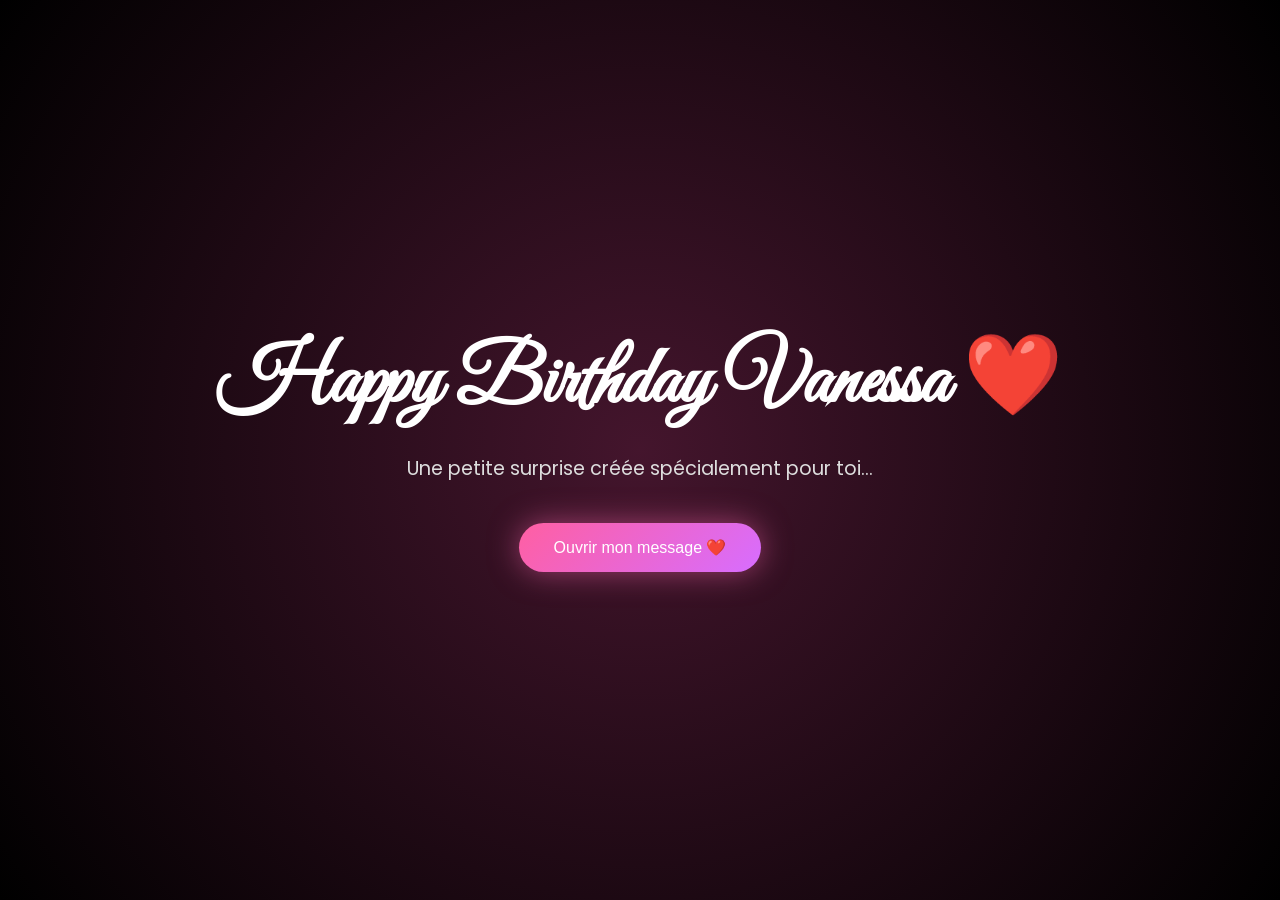
==== index.html @ cffc138e "first commit" ====
<!doctype html>
<html lang="fr">
  <head>
    <meta charset="UTF-8" />
    <meta name="viewport" content="width=device-width, initial-scale=1.0" />
    <title>Happy Birthday Vanessa ❤️</title>

    <!-- Google Fonts -->
    <link
      href="https://fonts.googleapis.com/css2?family=Poppins:wght@300;400;500;600;700&family=Great+Vibes&display=swap"
      rel="stylesheet"
    />

    <!-- CSS -->
    <link rel="stylesheet" href="style.css" />
  </head>
  <body>
    <!-- INTRO CINEMATIQUE -->
    <div class="intro-screen" id="introScreen">
      <div class="intro-overlay"></div>

      <div class="intro-content">
        <h1 class="intro-title">Happy Birthday Vanessa ❤️</h1>

        <p class="intro-subtitle">
          Une petite surprise créée spécialement pour toi...
        </p>

        <button id="openBtn" class="open-btn">Ouvrir mon message ❤️</button>
      </div>
    </div>

    <!-- BACKGROUND -->
    <div class="stars"></div>
    <div class="hearts-container"></div>

    <!-- AUDIO -->
    <audio id="bg-music" loop>
      <source
        src="https://www.soundhelix.com/examples/mp3/SoundHelix-Song-1.mp3"
        type="audio/mpeg"
      />
    </audio>

    <!-- BOUTON MUSIQUE -->
    <button class="music-btn" id="musicBtn">▶</button>

    <!-- CONTENU PRINCIPAL -->
    <main class="main-content hidden" id="mainContent">
      <!-- HERO -->
      <section class="hero">
        <div class="glass-card hero-card">
          <h1 class="main-title">Joyeux Anniversaire Vanessa ❤️</h1>

          <p class="hero-text">
            Cette nuit n’est pas une nuit comme les autres... parce
            qu’aujourd’hui, une personne exceptionnelle fête son anniversaire.
          </p>

          <div class="countdown" id="countdown">
            Le jour spécial de Vanessa est arrivé ❤️
          </div>
        </div>
      </section>

      <!-- MESSAGE -->
      <section class="message-section">
        <div class="glass-card message-card">
          <h2>Un message pour toi ✨</h2>

          <p id="typedText" class="typed-text"></p>

          <div class="quote">
            “Certaines personnes rendent le monde plus beau juste par leur
            présence.”
          </div>
        </div>
      </section>

      <!-- SOUVENIRS -->
      <section class="memories-section">
        <h2 class="section-title">Ce que je pense de toi ❤️</h2>

        <div class="cards-container">
          <div class="memory-card">
            <span>✨</span>
            <p>Ton sourire illumine mes journées.</p>
          </div>

          <div class="memory-card">
            <span>💖</span>
            <p>Tu es une personne exceptionnelle.</p>
          </div>

          <div class="memory-card">
            <span>🌸</span>
            <p>Merci d’exister Vanessa.</p>
          </div>

          <div class="memory-card">
            <span>🎂</span>
            <p>Tu mérites le meilleur aujourd’hui et toujours.</p>
          </div>

          <div class="memory-card">
            <span>🌙</span>
            <p>Ta présence apporte quelque chose d’unique.</p>
          </div>

          <div class="memory-card">
            <span>❤️</span>
            <p>Cette journée est aussi spéciale que toi.</p>
          </div>
        </div>
      </section>

      <!-- GATEAU -->
      <section class="cake-section">
        <div class="cake">
          <div class="candle">
            <div class="flame"></div>
          </div>
        </div>
      </section>

      <!-- FINAL -->
      <section class="final-section">
        <div class="glass-card final-card">
          <h2>Joyeux anniversaire Vanessa ❤️</h2>

          <p>
            Que cette journée soit remplie de bonheur, de sourires, de douceur
            et d’amour.
          </p>

          <p>
            Tu es une personne précieuse, et tu mérites sincèrement tout ce
            qu’il y a de beau dans ce monde.
          </p>

          <h3>Que cette nouvelle année de ta vie soit magnifique ✨</h3>

          <div class="signature">— Avec toute mon affection ❤️</div>
        </div>
      </section>
    </main>

    <!-- CONFETTIS -->
    <canvas id="confettiCanvas"></canvas>

    <!-- JS -->
    <script src="script.js"></script>
  </body>
</html>
---- style.css ----
* {
  margin: 0;
  padding: 0;
  box-sizing: border-box;
}

body {
  font-family: "Poppins", sans-serif;
  background: linear-gradient(135deg, #090014, #140022, #24003d);
  overflow-x: hidden;
  color: white;
}

/* =========================
BACKGROUND
========================= */

.stars {
  position: fixed;
  width: 100%;
  height: 100%;
  background: url("https://www.transparenttextures.com/patterns/stardust.png");
  opacity: 0.4;
  z-index: -3;
  animation: moveStars 60s linear infinite;
}

@keyframes moveStars {
  from {
    transform: translateY(0);
  }
  to {
    transform: translateY(-1000px);
  }
}

/* =========================
INTRO
========================= */

.intro-screen {
  position: fixed;
  inset: 0;
  background: black;
  display: flex;
  align-items: center;
  justify-content: center;
  z-index: 1000;
  overflow: hidden;
}

.intro-overlay {
  position: absolute;
  inset: 0;
  background: radial-gradient(circle, #ff4fa844, #000000);
  animation: pulse 4s infinite;
}

@keyframes pulse {
  0% {
    transform: scale(1);
  }
  50% {
    transform: scale(1.2);
  }
  100% {
    transform: scale(1);
  }
}

.intro-content {
  text-align: center;
  z-index: 2;
  padding: 20px;
}

.intro-title {
  font-family: "Great Vibes", cursive;
  font-size: 5rem;
  color: #fff;
  animation: fadeIn 3s ease;
}

.intro-subtitle {
  margin-top: 20px;
  font-size: 1.2rem;
  color: #ddd;
  animation: fadeIn 4s ease;
}

.open-btn {
  margin-top: 40px;
  padding: 15px 35px;
  border: none;
  border-radius: 40px;
  background: linear-gradient(135deg, #ff5fa2, #d76dff);
  color: white;
  font-size: 1rem;
  cursor: pointer;
  transition: 0.4s;
  box-shadow: 0 0 30px rgba(255, 105, 180, 0.5);
}

.open-btn:hover {
  transform: translateY(-5px) scale(1.05);
}

@keyframes fadeIn {
  from {
    opacity: 0;
    transform: translateY(40px);
  }
  to {
    opacity: 1;
    transform: translateY(0);
  }
}

/* =========================
MAIN
========================= */

.hidden {
  display: none;
}

.main-content {
  position: relative;
  z-index: 2;
}

.hero {
  min-height: 100vh;
  display: flex;
  align-items: center;
  justify-content: center;
  padding: 40px;
}

.glass-card {
  background: rgba(255, 255, 255, 0.08);
  border: 1px solid rgba(255, 255, 255, 0.15);
  backdrop-filter: blur(15px);
  border-radius: 25px;
  box-shadow: 0 8px 30px rgba(0, 0, 0, 0.3);
}

.hero-card {
  max-width: 850px;
  padding: 60px;
  text-align: center;
}

.main-title {
  font-family: "Great Vibes", cursive;
  font-size: 5rem;
  margin-bottom: 20px;
  color: #fff;
}

.hero-text {
  font-size: 1.2rem;
  color: #f5f5f5;
  line-height: 1.8;
}

.countdown {
  margin-top: 35px;
  font-size: 1.3rem;
  color: #ffd6f2;
  animation: glow 2s infinite;
}

@keyframes glow {
  0% {
    text-shadow: 0 0 10px #ff69b4;
  }
  50% {
    text-shadow: 0 0 25px #ff69b4;
  }
  100% {
    text-shadow: 0 0 10px #ff69b4;
  }
}

/* =========================
MESSAGE
========================= */

.message-section {
  padding: 100px 20px;
  display: flex;
  justify-content: center;
}

.message-card {
  max-width: 900px;
  padding: 50px;
}

.message-card h2 {
  margin-bottom: 30px;
  font-size: 2.5rem;
}

.typed-text {
  line-height: 2;
  font-size: 1.1rem;
  color: #f1f1f1;
  min-height: 250px;
}

.quote {
  margin-top: 40px;
  font-style: italic;
  color: #ffd5ec;
}

/* =========================
CARDS
========================= */

.memories-section {
  padding: 80px 20px;
}

.section-title {
  text-align: center;
  font-size: 3rem;
  margin-bottom: 60px;
}

.cards-container {
  display: grid;
  grid-template-columns: repeat(auto-fit, minmax(250px, 1fr));
  gap: 25px;
}

.memory-card {
  background: rgba(255, 255, 255, 0.07);
  border: 1px solid rgba(255, 255, 255, 0.1);
  padding: 35px;
  border-radius: 25px;
  text-align: center;
  transition: 0.4s;
  backdrop-filter: blur(10px);
}

.memory-card:hover {
  transform: translateY(-10px) scale(1.03);
  box-shadow: 0 0 25px rgba(255, 105, 180, 0.4);
}

.memory-card span {
  font-size: 2rem;
}

.memory-card p {
  margin-top: 20px;
  line-height: 1.8;
}

/* =========================
CAKE
========================= */

.cake-section {
  display: flex;
  justify-content: center;
  padding: 80px 20px;
}

.cake {
  width: 220px;
  height: 120px;
  background: #ff8fc7;
  border-radius: 20px;
  position: relative;
  box-shadow: 0 10px 30px rgba(0, 0, 0, 0.3);
}

.cake::before {
  content: "";
  position: absolute;
  width: 220px;
  height: 30px;
  background: #fff;
  top: 35px;
}

.candle {
  position: absolute;
  width: 14px;
  height: 60px;
  background: white;
  left: 50%;
  transform: translateX(-50%);
  top: -60px;
}

.flame {
  width: 18px;
  height: 18px;
  background: gold;
  border-radius: 50%;
  position: absolute;
  top: -15px;
  left: 50%;
  transform: translateX(-50%);
  animation: flicker 1s infinite;
}

@keyframes flicker {
  0% {
    transform: translateX(-50%) scale(1);
  }
  50% {
    transform: translateX(-50%) scale(1.2);
  }
  100% {
    transform: translateX(-50%) scale(1);
  }
}

/* =========================
FINAL
========================= */

.final-section {
  padding: 120px 20px;
  display: flex;
  justify-content: center;
}

.final-card {
  max-width: 850px;
  text-align: center;
  padding: 60px;
}

.final-card h2 {
  font-family: "Great Vibes", cursive;
  font-size: 4rem;
  margin-bottom: 30px;
}

.final-card p {
  line-height: 2;
  margin-bottom: 20px;
}

.final-card h3 {
  margin-top: 30px;
  color: #ffd9ec;
}

.signature {
  margin-top: 50px;
  font-family: "Great Vibes", cursive;
  font-size: 2.5rem;
  color: #fff;
}

/* =========================
MUSIC BUTTON
========================= */

.music-btn {
  position: fixed;
  right: 20px;
  bottom: 20px;
  width: 60px;
  height: 60px;
  border: none;
  border-radius: 50%;
  background: linear-gradient(135deg, #ff5fa2, #b56dff);
  color: white;
  font-size: 1.3rem;
  cursor: pointer;
  z-index: 100;
  box-shadow: 0 0 20px rgba(255, 105, 180, 0.5);
}

/* =========================
HEARTS
========================= */

.heart {
  position: fixed;
  color: #ff6fa5;
  animation: floatHeart linear forwards;
  pointer-events: none;
}

@keyframes floatHeart {
  from {
    transform: translateY(0) scale(1);
    opacity: 1;
  }
  to {
    transform: translateY(-100vh) scale(0.5);
    opacity: 0;
  }
}

/* =========================
RESPONSIVE
========================= */

@media (max-width: 768px) {
  .intro-title {
    font-size: 3rem;
  }

  .main-title {
    font-size: 3rem;
  }

  .hero-card,
  .message-card,
  .final-card {
    padding: 30px;
  }

  .section-title {
    font-size: 2rem;
  }

  .final-card h2 {
    font-size: 3rem;
  }
}
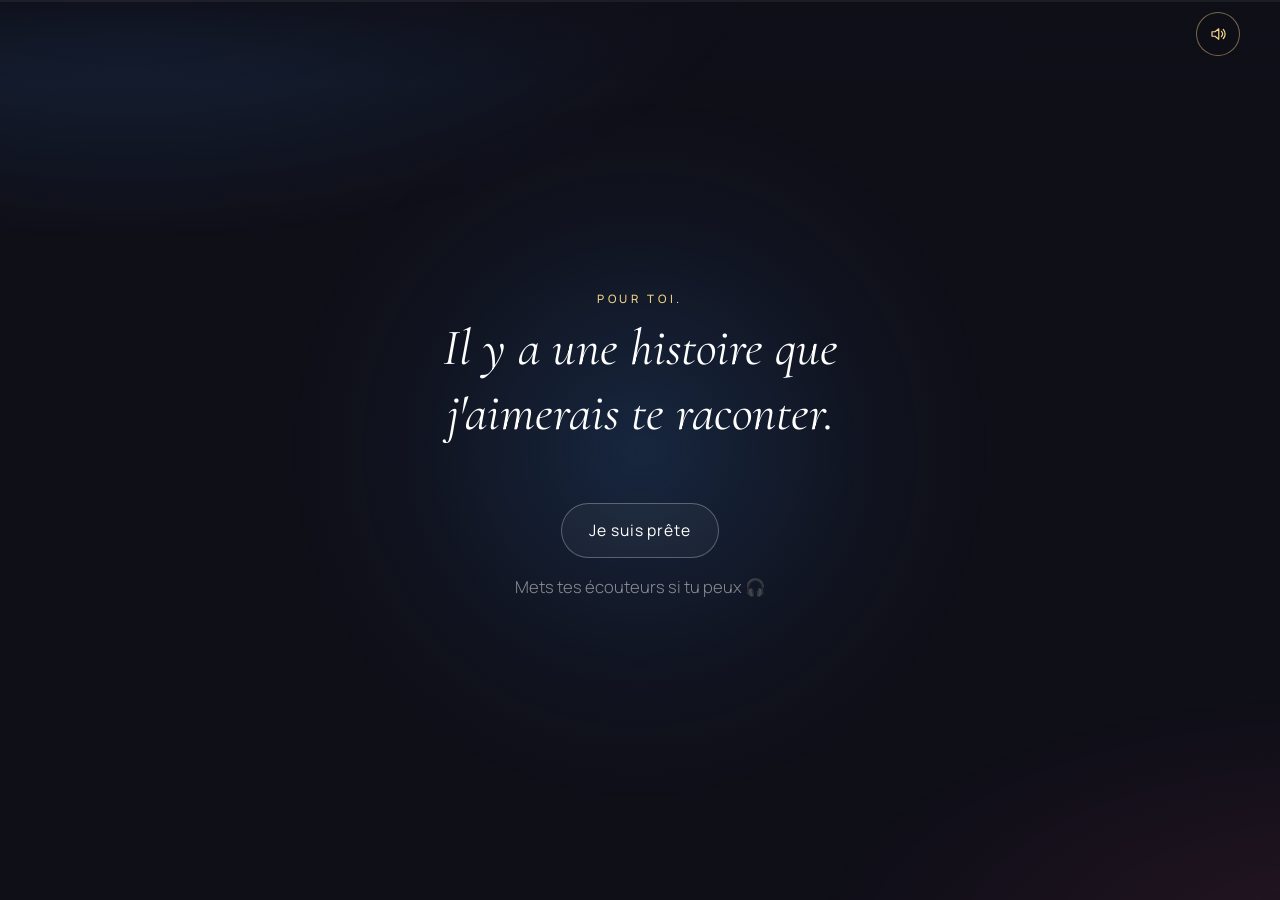
==== commit 5726adb9: "suprise 1" ====
--- a/index.html
+++ b/index.html
@@ -1,154 +1,54 @@
 <!doctype html>
 <html lang="fr">
-  <head>
-    <meta charset="UTF-8" />
-    <meta name="viewport" content="width=device-width, initial-scale=1.0" />
-    <title>Happy Birthday Vanessa ❤️</title>
+<head>
+    <meta charset="utf-8">
+    <meta name="viewport" content="width=device-width, initial-scale=1, viewport-fit=cover">
+    <meta name="theme-color" content="#0F0F18">
+    <meta name="robots" content="noindex, nofollow">
+    <link rel="icon" href="data:image/svg+xml,%3Csvg xmlns=%27http://www.w3.org/2000/svg%27 viewBox=%270 0 100 100%27%3E%3Ctext y=%27.9em%27 font-size=%2790%27%3E%F0%9F%92%99%3C/text%3E%3C/svg%3E">
+    <title>Notre histoire</title>
+    <link rel="preconnect" href="https://fonts.googleapis.com">
+    <link rel="preconnect" href="https://fonts.gstatic.com" crossorigin>
+    <link rel="stylesheet" href="https://fonts.googleapis.com/css2?family=Cormorant+Garamond:ital,wght@0,400;0,500;1,400;1,500&family=Manrope:wght@300;400;500&display=swap">
+    <link rel="stylesheet" href="css/style.css">
+    <link rel="stylesheet" href="css/animations.css">
+    <link rel="stylesheet" href="css/accueil.css">
+    <script>document.documentElement.classList.add("js");</script>
+</head>
+<body data-page="accueil" data-music="anonyme">
+    <div class="voile" aria-hidden="true"></div>
 
-    <!-- Google Fonts -->
-    <link
-      href="https://fonts.googleapis.com/css2?family=Poppins:wght@300;400;500;600;700&family=Great+Vibes&display=swap"
-      rel="stylesheet"
-    />
+    <main>
+        <section class="scene accueil" data-particules="16">
+            <div class="accueil__halo" aria-hidden="true"></div>
 
-    <!-- CSS -->
-    <link rel="stylesheet" href="style.css" />
-  </head>
-  <body>
-    <!-- INTRO CINEMATIQUE -->
-    <div class="intro-screen" id="introScreen">
-      <div class="intro-overlay"></div>
+            <!-- Écran 1 : l'invitation -->
+            <div class="contenu accueil__seuil" id="seuil">
+                <p class="chapitre reveal">Pour <span data-prenom>toi</span>.</p>
+                <p class="grand reveal" style="--d:.5s">Il y a une histoire que j'aimerais te raconter.</p>
+                <div class="suite reveal" style="--d:1.2s">
+                    <button class="btn" type="button" id="ouvrir">Je suis prête</button>
+                    <p class="discret">Mets tes écouteurs si tu peux&nbsp;🎧</p>
+                </div>
+            </div>
 
-      <div class="intro-content">
-        <h1 class="intro-title">Happy Birthday Vanessa ❤️</h1>
-
-        <p class="intro-subtitle">
-          Une petite surprise créée spécialement pour toi...
-        </p>
-
-        <button id="openBtn" class="open-btn">Ouvrir mon message ❤️</button>
-      </div>
-    </div>
-
-    <!-- BACKGROUND -->
-    <div class="stars"></div>
-    <div class="hearts-container"></div>
-
-    <!-- AUDIO -->
-    <audio id="bg-music" loop>
-      <source
-        src="https://www.soundhelix.com/examples/mp3/SoundHelix-Song-1.mp3"
-        type="audio/mpeg"
-      />
-    </audio>
-
-    <!-- BOUTON MUSIQUE -->
-    <button class="music-btn" id="musicBtn">▶</button>
-
-    <!-- CONTENU PRINCIPAL -->
-    <main class="main-content hidden" id="mainContent">
-      <!-- HERO -->
-      <section class="hero">
-        <div class="glass-card hero-card">
-          <h1 class="main-title">Joyeux Anniversaire Vanessa ❤️</h1>
-
-          <p class="hero-text">
-            Cette nuit n’est pas une nuit comme les autres... parce
-            qu’aujourd’hui, une personne exceptionnelle fête son anniversaire.
-          </p>
-
-          <div class="countdown" id="countdown">
-            Le jour spécial de Vanessa est arrivé ❤️
-          </div>
-        </div>
-      </section>
-
-      <!-- MESSAGE -->
-      <section class="message-section">
-        <div class="glass-card message-card">
-          <h2>Un message pour toi ✨</h2>
-
-          <p id="typedText" class="typed-text"></p>
-
-          <div class="quote">
-            “Certaines personnes rendent le monde plus beau juste par leur
-            présence.”
-          </div>
-        </div>
-      </section>
-
-      <!-- SOUVENIRS -->
-      <section class="memories-section">
-        <h2 class="section-title">Ce que je pense de toi ❤️</h2>
-
-        <div class="cards-container">
-          <div class="memory-card">
-            <span>✨</span>
-            <p>Ton sourire illumine mes journées.</p>
-          </div>
-
-          <div class="memory-card">
-            <span>💖</span>
-            <p>Tu es une personne exceptionnelle.</p>
-          </div>
-
-          <div class="memory-card">
-            <span>🌸</span>
-            <p>Merci d’exister Vanessa.</p>
-          </div>
-
-          <div class="memory-card">
-            <span>🎂</span>
-            <p>Tu mérites le meilleur aujourd’hui et toujours.</p>
-          </div>
-
-          <div class="memory-card">
-            <span>🌙</span>
-            <p>Ta présence apporte quelque chose d’unique.</p>
-          </div>
-
-          <div class="memory-card">
-            <span>❤️</span>
-            <p>Cette journée est aussi spéciale que toi.</p>
-          </div>
-        </div>
-      </section>
-
-      <!-- GATEAU -->
-      <section class="cake-section">
-        <div class="cake">
-          <div class="candle">
-            <div class="flame"></div>
-          </div>
-        </div>
-      </section>
-
-      <!-- FINAL -->
-      <section class="final-section">
-        <div class="glass-card final-card">
-          <h2>Joyeux anniversaire Vanessa ❤️</h2>
-
-          <p>
-            Que cette journée soit remplie de bonheur, de sourires, de douceur
-            et d’amour.
-          </p>
-
-          <p>
-            Tu es une personne précieuse, et tu mérites sincèrement tout ce
-            qu’il y a de beau dans ce monde.
-          </p>
-
-          <h3>Que cette nouvelle année de ta vie soit magnifique ✨</h3>
-
-          <div class="signature">— Avec toute mon affection ❤️</div>
-        </div>
-      </section>
+            <!-- Écran 2 : apparaît après « Je suis prête » -->
+            <div class="contenu lignes accueil__recit" id="recit" hidden>
+                <p class="grand reveal" data-manuel data-pause="2200">Ce n'est pas une histoire inventée.</p>
+                <p class="doux reveal" data-manuel data-pause="2400">C'est la nôtre.<br>Enfin… surtout la façon dont je l'ai vécue, de mon côté.</p>
+                <p class="doux reveal" data-manuel data-pause="1800">Prends ton temps.<br>Il n'y a rien à faire, à part lire.</p>
+                <div class="suite reveal" data-manuel>
+                    <a class="btn btn--plein" href="histoire.html">Commencer <span class="btn__fleche" aria-hidden="true">→</span></a>
+                </div>
+            </div>
+        </section>
     </main>
 
-    <!-- CONFETTIS -->
-    <canvas id="confettiCanvas"></canvas>
-
-    <!-- JS -->
-    <script src="script.js"></script>
-  </body>
+    <script src="js/config.js" defer></script>
+    <script src="js/animations.js" defer></script>
+    <script src="js/audio.js" defer></script>
+    <script src="js/navigation.js" defer></script>
+    <script src="js/main.js" defer></script>
+    <script src="js/accueil.js" defer></script>
+</body>
 </html>
--- a/css/style.css
+++ b/css/style.css
@@ -0,0 +1,400 @@
+/* ==========================================================================
+   STYLE COMMUN — palette, typographie, mise en page, boutons, barre.
+   Pour changer les couleurs du site entier : modifie les variables :root.
+   ========================================================================== */
+
+:root {
+    /* Palette */
+    --nuit: #0F0F18;
+    --blanc: #FFFFFF;
+    --rose: #FF4F81;
+    --rose-doux: #FFB6C9;
+    --or: #F5D58A;
+    --bleu: #1E3A5F;
+    --bleu-clair: #9CC3EE;            /* version lisible du bleu pour du texte sur fond sombre */
+
+    --texte-doux: rgba(255, 255, 255, 0.72);
+    --texte-discret: rgba(255, 255, 255, 0.5);
+    --trait: rgba(255, 255, 255, 0.14);
+
+    /* Typographie */
+    --police-titre: "Cormorant Garamond", "Cormorant", Georgia, "Times New Roman", serif;
+    --police-texte: "Manrope", system-ui, -apple-system, "Segoe UI", Roboto, sans-serif;
+
+    /* Rythme */
+    --gouttiere: clamp(16px, 6vw, 40px);
+    --largeur-texte: 34rem;
+    --ease: cubic-bezier(0.22, 0.61, 0.36, 1);
+    --duree-reveal: 1.1s;
+}
+
+*,
+*::before,
+*::after { box-sizing: border-box; }
+
+html {
+    background: var(--nuit);
+    -webkit-text-size-adjust: 100%;
+    text-size-adjust: 100%;
+    overflow-x: hidden;
+}
+
+body {
+    margin: 0;
+    min-height: 100vh;
+    color: var(--blanc);
+    font-family: var(--police-texte);
+    font-weight: 300;
+    font-size: clamp(1.02rem, 0.96rem + 0.35vw, 1.15rem);
+    line-height: 1.75;
+    overflow-x: hidden;
+    -webkit-font-smoothing: antialiased;
+    -webkit-tap-highlight-color: transparent;
+}
+
+/* Lueurs d'ambiance (bleu discret en haut, rose très léger en bas). */
+body::before {
+    content: "";
+    position: fixed;
+    inset: 0;
+    z-index: -1;
+    pointer-events: none;
+    background:
+        radial-gradient(70% 45% at 10% -5%, rgba(30, 58, 95, 0.55), transparent 70%),
+        radial-gradient(60% 40% at 105% 105%, rgba(255, 79, 129, 0.09), transparent 70%);
+}
+
+img, video, svg { max-width: 100%; }
+img, video { display: block; }
+
+p { margin: 0 0 1.1em; }
+strong { font-weight: 500; }
+
+a { color: var(--rose-doux); }
+
+h1, h2, h3 {
+    font-family: var(--police-titre);
+    font-weight: 500;
+    line-height: 1.12;
+    margin: 0.3em 0 0.6em;
+    letter-spacing: 0.005em;
+    text-wrap: balance;
+}
+h1 { font-size: clamp(2.4rem, 9vw, 4.4rem); }
+h2 { font-size: clamp(2rem, 7.5vw, 3.2rem); }
+h3 { font-size: clamp(1.4rem, 5vw, 1.9rem); }
+
+/* --------------------------------------------------------------------------
+   Scènes : chaque « plan » du film occupe au moins un écran.
+   -------------------------------------------------------------------------- */
+.scene {
+    position: relative;
+    min-height: 100vh;
+    min-height: 100svh;
+    display: flex;
+    flex-direction: column;
+    justify-content: center;
+    align-items: center;
+    padding: 5.5rem var(--gouttiere);
+    text-align: center;
+}
+.scene--libre { min-height: auto; padding-block: 4.5rem; }
+
+.contenu {
+    width: 100%;
+    max-width: var(--largeur-texte);
+    margin-inline: auto;
+}
+
+.chapitre {
+    display: inline-block;
+    font-size: 0.72rem;
+    font-weight: 500;
+    letter-spacing: 0.32em;
+    text-transform: uppercase;
+    color: var(--or);
+    opacity: 0.85;
+    margin-bottom: 0.4rem;
+}
+
+.grand {
+    font-family: var(--police-titre);
+    font-style: italic;
+    font-weight: 400;
+    font-size: clamp(1.75rem, 6.6vw, 2.7rem);
+    line-height: 1.28;
+    text-wrap: balance;
+}
+.enorme {
+    font-family: var(--police-titre);
+    font-weight: 500;
+    font-size: clamp(3rem, 15vw, 6rem);
+    line-height: 1.05;
+    margin: 0.2em 0;
+}
+.doux { color: var(--texte-doux); }
+.discret { color: var(--texte-discret); font-size: 0.9em; }
+.rose { color: var(--rose-doux); }
+.or { color: var(--or); }
+.bleu { color: var(--bleu-clair); }
+
+/* Lignes qui apparaissent l'une après l'autre. */
+.lignes > * { margin-bottom: 0.9em; }
+.lignes > .grand { margin-block: 0.8em; }
+
+.separateur {
+    width: 2.5rem;
+    height: 1px;
+    margin: 2.5rem auto;
+    border: 0;
+    background: linear-gradient(90deg, transparent, var(--or), transparent);
+    opacity: 0.6;
+}
+
+/* Photo discrète dans le récit */
+.souvenir {
+    margin: 2.5rem auto 0;
+    max-width: 18rem;
+}
+.souvenir img {
+    width: 100%;
+    height: auto;
+    border-radius: 14px;
+    filter: saturate(0.9);
+    box-shadow: 0 20px 50px -20px rgba(0, 0, 0, 0.8);
+}
+.souvenir figcaption {
+    margin-top: 0.8rem;
+    font-family: var(--police-titre);
+    font-style: italic;
+    color: var(--texte-doux);
+}
+
+/* --------------------------------------------------------------------------
+   Boutons
+   -------------------------------------------------------------------------- */
+.btn {
+    display: inline-flex;
+    align-items: center;
+    justify-content: center;
+    gap: 0.6em;
+    min-height: 48px;
+    min-width: 48px;
+    padding: 0.8rem 1.7rem;
+    border: 1px solid rgba(255, 255, 255, 0.28);
+    border-radius: 999px;
+    background: rgba(255, 255, 255, 0.04);
+    color: var(--blanc);
+    font: inherit;
+    font-weight: 400;
+    font-size: 0.98rem;
+    letter-spacing: 0.06em;
+    text-decoration: none;
+    cursor: pointer;
+    touch-action: manipulation;
+    user-select: none;
+    -webkit-user-select: none;
+    transition: background 0.4s var(--ease), border-color 0.4s var(--ease), transform 0.4s var(--ease), opacity 0.4s var(--ease);
+}
+.btn:hover { border-color: var(--rose-doux); background: rgba(255, 79, 129, 0.08); }
+.btn:active { transform: scale(0.97); }
+.btn[disabled] { opacity: 0.45; cursor: default; }
+
+.btn--plein {
+    background: var(--rose);
+    border-color: var(--rose);
+    font-weight: 500;
+    box-shadow: 0 10px 40px -12px rgba(255, 79, 129, 0.7);
+}
+.btn--plein:hover { background: #ff6a95; border-color: #ff6a95; }
+
+.btn__fleche { transition: transform 0.4s var(--ease); }
+.btn:hover .btn__fleche { transform: translateX(4px); }
+
+:focus-visible {
+    outline: 2px solid var(--or);
+    outline-offset: 4px;
+    border-radius: 6px;
+}
+.btn:focus-visible { border-radius: 999px; }
+
+.suite {
+    display: flex;
+    flex-direction: column;
+    align-items: center;
+    gap: 0.9rem;
+    margin-top: 2.5rem;
+}
+
+/* Indication de défilement en bas de la première scène */
+.indice-scroll {
+    position: absolute;
+    left: 50%;
+    bottom: max(1.5rem, env(safe-area-inset-bottom));
+    transform: translateX(-50%);
+    display: flex;
+    flex-direction: column;
+    align-items: center;
+    gap: 0.4rem;
+    font-size: 0.7rem;
+    letter-spacing: 0.3em;
+    text-transform: uppercase;
+    color: var(--texte-discret);
+}
+.indice-scroll::after {
+    content: "";
+    width: 1px;
+    height: 2.2rem;
+    background: linear-gradient(var(--texte-discret), transparent);
+    animation: descendre 2.4s var(--ease) infinite;
+}
+
+/* --------------------------------------------------------------------------
+   Barre du haut (retour, progression, son) — créée par main.js / audio.js
+   -------------------------------------------------------------------------- */
+.barre {
+    position: fixed;
+    inset: 0 0 auto 0;
+    z-index: 50;
+    display: flex;
+    justify-content: space-between;
+    align-items: center;
+    padding: max(0.75rem, env(safe-area-inset-top)) var(--gouttiere) 1.5rem;
+    background: linear-gradient(rgba(15, 15, 24, 0.85), rgba(15, 15, 24, 0));
+    pointer-events: none;
+}
+.barre > * { pointer-events: auto; }
+.barre__progression {
+    position: absolute;
+    inset: 0 0 auto 0;
+    height: 2px;
+    background: rgba(255, 255, 255, 0.06);
+    pointer-events: none;
+}
+.barre__progression span {
+    display: block;
+    height: 100%;
+    width: calc(var(--p, 0) * 100%);
+    background: linear-gradient(90deg, var(--bleu-clair), var(--rose-doux));
+    opacity: 0.7;
+}
+.barre__bouton {
+    display: grid;
+    place-items: center;
+    width: 44px;
+    height: 44px;
+    border: 1px solid var(--trait);
+    border-radius: 50%;
+    background: rgba(15, 15, 24, 0.55);
+    -webkit-backdrop-filter: blur(8px);
+    backdrop-filter: blur(8px);
+    color: var(--texte-doux);
+    cursor: pointer;
+    text-decoration: none;
+    touch-action: manipulation;
+    transition: color 0.3s, border-color 0.3s, opacity 0.4s;
+}
+.barre__bouton:hover { color: var(--blanc); border-color: rgba(255, 255, 255, 0.35); }
+.barre__bouton svg { width: 18px; height: 18px; }
+.barre__espace { width: 44px; height: 44px; }
+
+.son-toggle[hidden] { display: none; }
+.son-toggle.is-attente { color: var(--or); border-color: rgba(245, 213, 138, 0.45); animation: appel 2.6s ease-in-out infinite; }
+.son-toggle .icone-off { display: none; }
+.son-toggle.is-muet .icone-on { display: none; }
+.son-toggle.is-muet .icone-off { display: block; }
+
+/* Petit bandeau « en ce moment » */
+.en-ce-moment {
+    position: fixed;
+    left: 50%;
+    bottom: max(1.2rem, env(safe-area-inset-bottom));
+    z-index: 40;
+    max-width: calc(100% - 2 * var(--gouttiere));
+    padding: 0.45rem 1rem;
+    border: 1px solid var(--trait);
+    border-radius: 999px;
+    background: rgba(15, 15, 24, 0.7);
+    -webkit-backdrop-filter: blur(8px);
+    backdrop-filter: blur(8px);
+    color: var(--texte-doux);
+    font-size: 0.78rem;
+    letter-spacing: 0.04em;
+    white-space: nowrap;
+    overflow: hidden;
+    text-overflow: ellipsis;
+    opacity: 0;
+    transform: translate(-50%, 10px);
+    transition: opacity 0.8s var(--ease), transform 0.8s var(--ease);
+    pointer-events: none;
+}
+.en-ce-moment.is-visible { opacity: 1; transform: translate(-50%, 0); }
+
+/* --------------------------------------------------------------------------
+   Voile de transition entre les pages
+   -------------------------------------------------------------------------- */
+.voile {
+    position: fixed;
+    inset: 0;
+    z-index: 100;
+    background: var(--nuit);
+    pointer-events: none;
+    opacity: 0;
+    transition: opacity 0.7s var(--ease);
+    animation: voile-entree 1s var(--ease) both;
+}
+body.is-leaving .voile { opacity: 1; animation: none; }
+
+/* --------------------------------------------------------------------------
+   Apparitions (reveal) — seulement quand JS est actif
+   -------------------------------------------------------------------------- */
+.js .reveal {
+    opacity: 0;
+    transform: translateY(14px);
+    transition:
+        opacity var(--duree-reveal) var(--ease) var(--d, 0s),
+        transform var(--duree-reveal) var(--ease) var(--d, 0s),
+        filter var(--duree-reveal) var(--ease) var(--d, 0s);
+}
+.js .reveal--flou { filter: blur(6px); }
+.js .reveal.is-visible { opacity: 1; transform: none; filter: none; }
+
+[hidden] { display: none !important; }
+
+.sr-only {
+    position: absolute !important;
+    width: 1px; height: 1px;
+    padding: 0; margin: -1px;
+    overflow: hidden;
+    clip: rect(0 0 0 0);
+    white-space: nowrap;
+    border: 0;
+}
+
+/* --------------------------------------------------------------------------
+   Cupidon : une flèche discrète qui traverse l'écran
+   -------------------------------------------------------------------------- */
+.cupidon {
+    width: 100%;
+    max-width: 22rem;
+    height: 28px;
+    margin: 1.5rem auto;
+    overflow: hidden;
+    color: var(--or);
+}
+.cupidon svg { width: 120px; height: 24px; display: block; margin-inline: auto; transform: translateX(-60vw); opacity: 0; }
+.cupidon.is-visible svg { animation: fleche 1.6s var(--ease) 0.2s forwards; }
+
+/* --------------------------------------------------------------------------
+   Mouvement réduit : on garde tout lisible, sans déplacement.
+   -------------------------------------------------------------------------- */
+@media (prefers-reduced-motion: reduce) {
+    *, *::before, *::after {
+        animation-duration: 0.001ms !important;
+        animation-iteration-count: 1 !important;
+        transition-duration: 0.001ms !important;
+        scroll-behavior: auto !important;
+    }
+    .js .reveal, .js .reveal--flou { transform: none; filter: none; }
+    .cupidon svg { transform: none; opacity: 1; }
+}
--- a/css/animations.css
+++ b/css/animations.css
@@ -0,0 +1,86 @@
+/* ==========================================================================
+   ANIMATIONS — keyframes partagées. Toutes sont neutralisées par
+   prefers-reduced-motion (voir fin de style.css).
+   ========================================================================== */
+
+@keyframes voile-entree {
+    from { opacity: 1; }
+    to   { opacity: 0; }
+}
+
+@keyframes descendre {
+    0%   { transform: scaleY(0); transform-origin: top; opacity: 0; }
+    40%  { transform: scaleY(1); transform-origin: top; opacity: 1; }
+    100% { transform: scaleY(1); transform-origin: top; opacity: 0; }
+}
+
+/* Flèche de Cupidon */
+@keyframes fleche {
+    0%   { transform: translateX(-60vw); opacity: 0; }
+    15%  { opacity: 1; }
+    80%  { transform: translateX(6px); }
+    100% { transform: translateX(0); opacity: 1; }
+}
+
+/* Bouton son qui invite doucement à être touché */
+@keyframes appel {
+    0%, 100% { box-shadow: 0 0 0 0 rgba(245, 213, 138, 0); }
+    50%      { box-shadow: 0 0 0 8px rgba(245, 213, 138, 0.12); }
+}
+
+/* Particules (poussière de lumière) */
+@keyframes flotter {
+    0%   { transform: translate3d(0, 0, 0); opacity: 0; }
+    20%  { opacity: var(--o, 0.6); }
+    80%  { opacity: var(--o, 0.6); }
+    100% { transform: translate3d(var(--dx, 10px), -60px, 0); opacity: 0; }
+}
+
+/* Lueur qui respire */
+@keyframes respirer {
+    0%, 100% { opacity: 0.55; transform: scale(1); }
+    50%      { opacity: 0.9;  transform: scale(1.06); }
+}
+
+/* Lumières du bal */
+@keyframes deriver {
+    0%, 100% { transform: translate3d(0, 0, 0); }
+    50%      { transform: translate3d(var(--dx, 12px), var(--dy, -18px), 0); }
+}
+
+/* Bulles de rumeurs */
+@keyframes bulle {
+    0%, 100% { transform: translateY(0); }
+    50%      { transform: translateY(-5px); }
+}
+
+/* Battement très léger (cœur, révélation) */
+@keyframes battre {
+    0%, 100% { transform: scale(1); }
+    50%      { transform: scale(1.05); }
+}
+
+/* Apparition simple */
+@keyframes apparaitre {
+    from { opacity: 0; transform: translateY(10px); }
+    to   { opacity: 1; transform: none; }
+}
+
+/* Particule de lumière (poussière) générée par animations.js */
+.particule {
+    position: absolute;
+    width: var(--t, 3px);
+    height: var(--t, 3px);
+    border-radius: 50%;
+    background: var(--c, var(--or));
+    box-shadow: 0 0 8px var(--c, var(--or));
+    pointer-events: none;
+    animation: flotter var(--duree, 9s) linear var(--delai, 0s) infinite;
+    opacity: 0;
+}
+.particules {
+    position: absolute;
+    inset: 0;
+    overflow: hidden;
+    pointer-events: none;
+}
--- a/css/accueil.css
+++ b/css/accueil.css
@@ -0,0 +1,25 @@
+/* Accueil — un seuil, très peu de mots. */
+
+.accueil { overflow: hidden; }
+
+.accueil__halo {
+    position: absolute;
+    left: 50%;
+    top: 50%;
+    width: min(120vw, 44rem);
+    aspect-ratio: 1;
+    translate: -50% -50%;
+    border-radius: 50%;
+    background: radial-gradient(circle, rgba(30, 58, 95, 0.55) 0%, rgba(30, 58, 95, 0.12) 45%, transparent 70%);
+    animation: respirer 9s ease-in-out infinite;
+    pointer-events: none;
+}
+
+.accueil .contenu { position: relative; }
+
+.accueil__seuil .grand { font-size: clamp(2rem, 8vw, 3.2rem); }
+
+.accueil__seuil {
+    transition: opacity 0.9s var(--ease), filter 0.9s var(--ease);
+}
+.accueil__seuil.is-sortie { opacity: 0; filter: blur(6px); }
